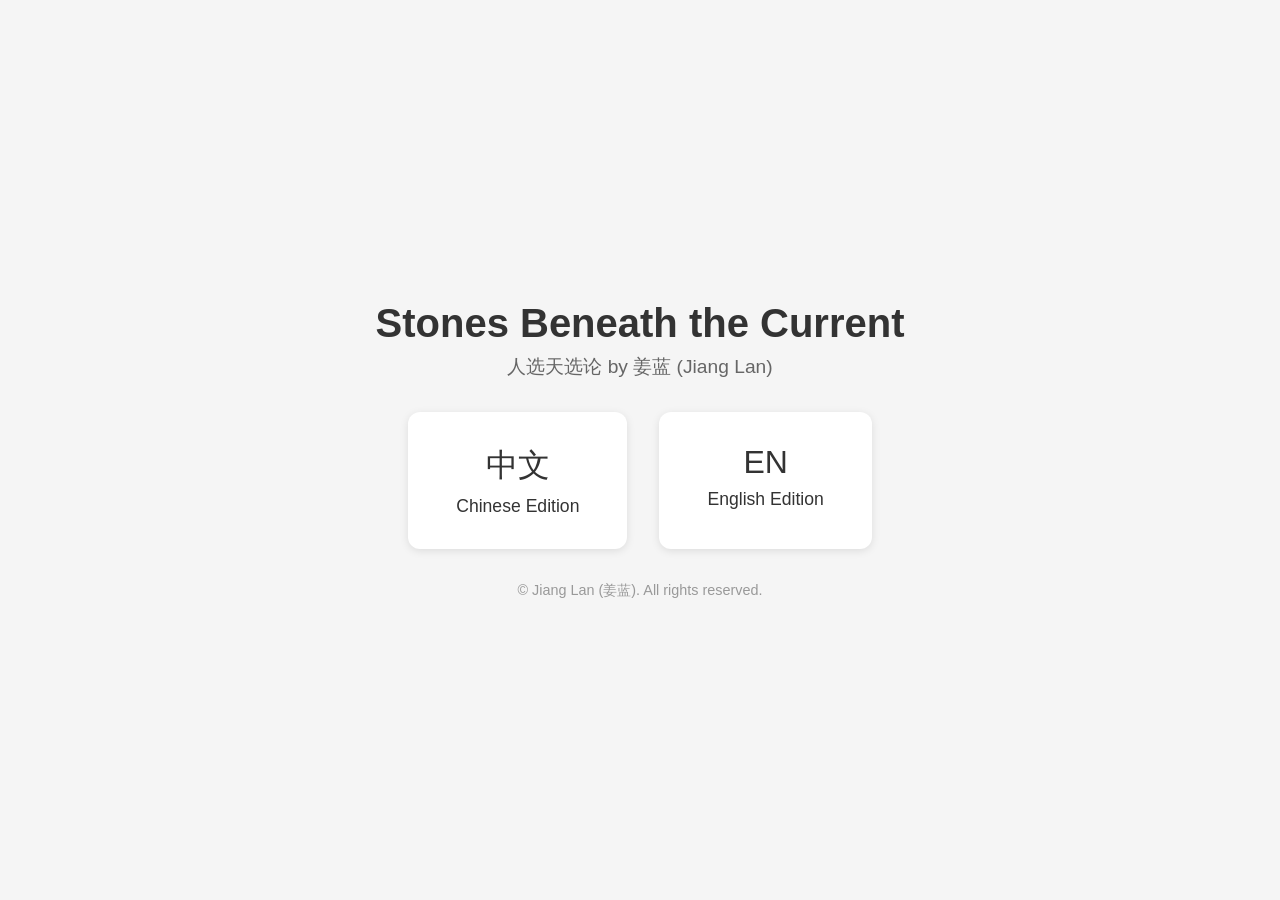
==== index.html @ 28dd82f6 "Switch to GitHub Actions deployment, remove docs/ build artifacts - Add .github/workflows/deploy.yml" ====
<!DOCTYPE html>
<html lang="en">
<head>
    <meta charset="UTF-8">
    <meta name="viewport" content="width=device-width, initial-scale=1.0">
    <title>Stones Beneath the Current | 人选天选论</title>
    <style>
        * { margin: 0; padding: 0; box-sizing: border-box; }
        body {
            font-family: -apple-system, BlinkMacSystemFont, "Segoe UI", Roboto, sans-serif;
            display: flex; justify-content: center; align-items: center;
            min-height: 100vh; background: #f5f5f5; color: #333;
        }
        .container { text-align: center; padding: 2rem; }
        h1 { font-size: 2.5rem; margin-bottom: 0.5rem; }
        h2 { font-size: 1.2rem; font-weight: normal; color: #666; margin-bottom: 2rem; }
        .links { display: flex; gap: 2rem; justify-content: center; flex-wrap: wrap; }
        a {
            display: block; padding: 2rem 3rem; background: white;
            border-radius: 12px; text-decoration: none; color: #333;
            box-shadow: 0 2px 8px rgba(0,0,0,0.1);
            transition: transform 0.2s, box-shadow 0.2s;
            min-width: 200px;
        }
        a:hover { transform: translateY(-2px); box-shadow: 0 4px 16px rgba(0,0,0,0.15); }
        .lang { font-size: 2rem; margin-bottom: 0.5rem; }
        .label { font-size: 1.1rem; }
        .author { margin-top: 2rem; color: #999; font-size: 0.9rem; }
    </style>
</head>
<body>
    <div class="container">
        <h1>Stones Beneath the Current</h1>
        <h2>人选天选论 by 姜蓝 (Jiang Lan)</h2>
        <div class="links">
            <a href="zh/">
                <div class="lang">中文</div>
                <div class="label">Chinese Edition</div>
            </a>
            <a href="en/">
                <div class="lang">EN</div>
                <div class="label">English Edition</div>
            </a>
        </div>
        <p class="author">&copy; Jiang Lan (姜蓝). All rights reserved.</p>
    </div>
</body>
</html>
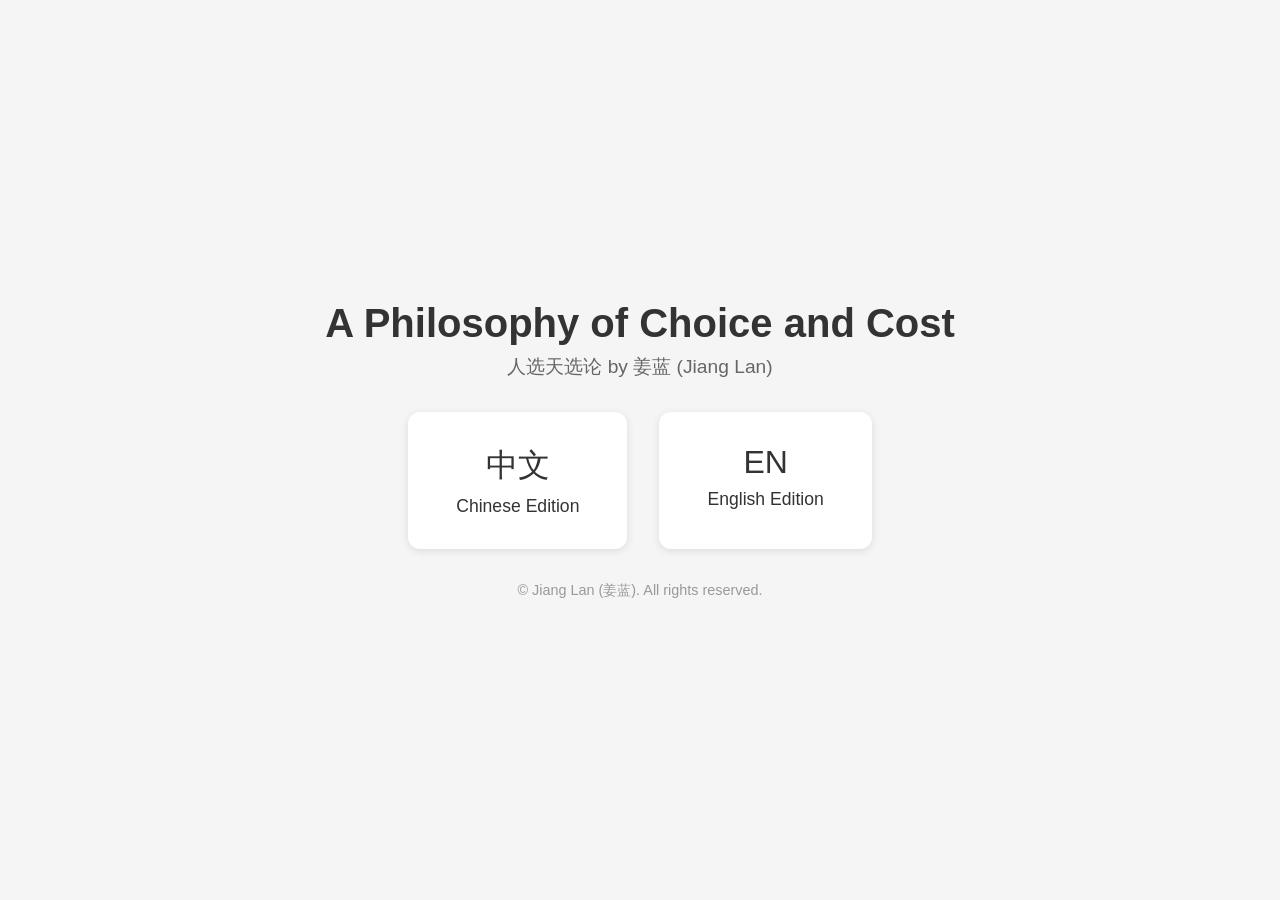
==== commit 33b71e5c: "Rename English title to "A Philosophy of Choice and Cost" Updated across all files: README, book.tom" ====
--- a/index.html
+++ b/index.html
@@ -3,7 +3,7 @@
 <head>
     <meta charset="UTF-8">
     <meta name="viewport" content="width=device-width, initial-scale=1.0">
-    <title>Stones Beneath the Current | 人选天选论</title>
+    <title>A Philosophy of Choice and Cost | 人选天选论</title>
     <style>
         * { margin: 0; padding: 0; box-sizing: border-box; }
         body {
@@ -30,7 +30,7 @@
 </head>
 <body>
     <div class="container">
-        <h1>Stones Beneath the Current</h1>
+        <h1>A Philosophy of Choice and Cost</h1>
         <h2>人选天选论 by 姜蓝 (Jiang Lan)</h2>
         <div class="links">
             <a href="zh/">
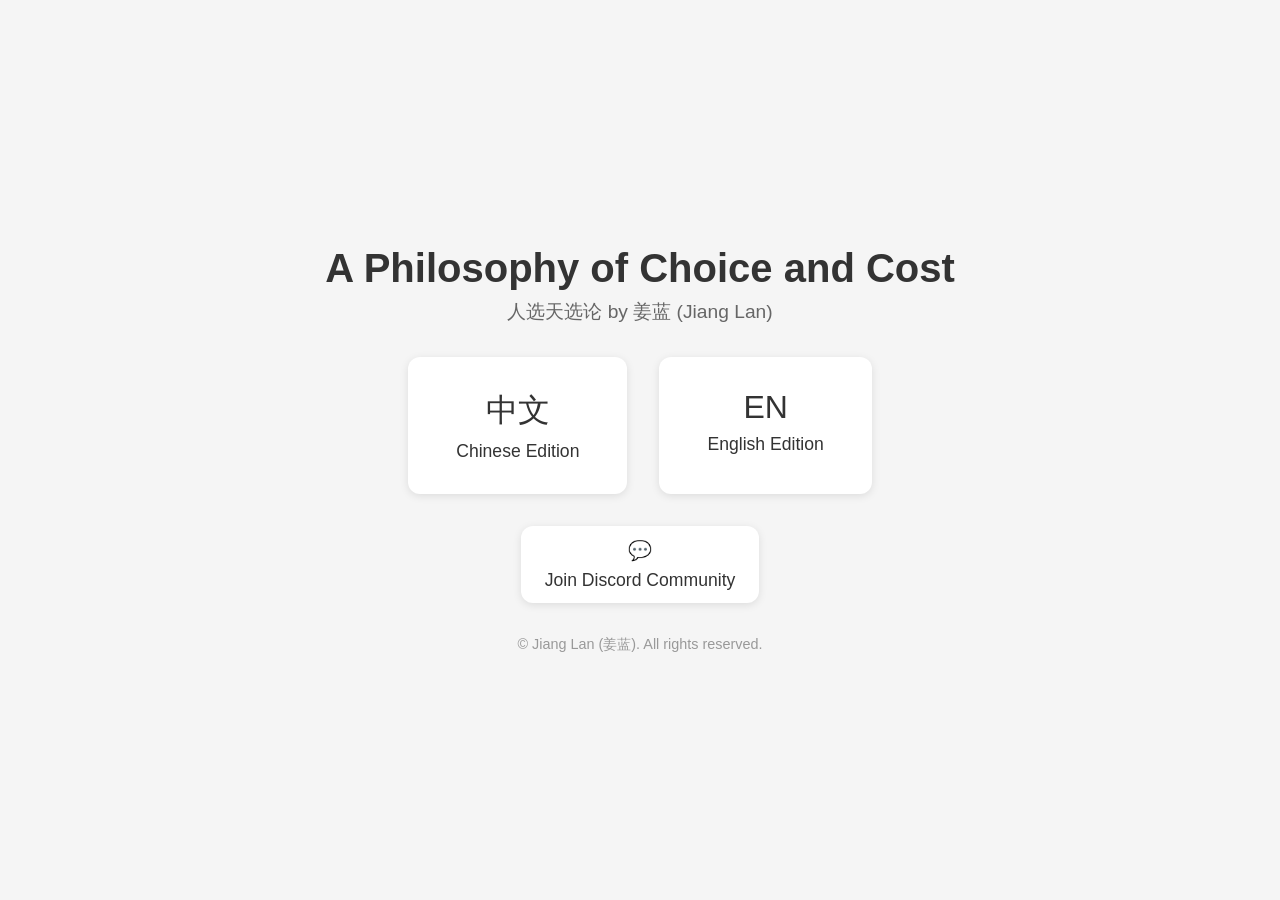
==== commit d500ba74: "Add Discord community link and bot scripts - Add Discord invite link to README and landing page - Ad" ====
--- a/index.html
+++ b/index.html
@@ -42,6 +42,12 @@
                 <div class="label">English Edition</div>
             </a>
         </div>
+        <div style="margin-top: 2rem;">
+            <a href="https://discord.gg/vywTPDqEnG" style="display: inline-block; padding: 0.8rem 1.5rem; min-width: auto; font-size: 0.95rem;">
+                <div class="lang" style="font-size: 1.2rem;">💬</div>
+                <div class="label">Join Discord Community</div>
+            </a>
+        </div>
         <p class="author">&copy; Jiang Lan (姜蓝). All rights reserved.</p>
     </div>
 </body>
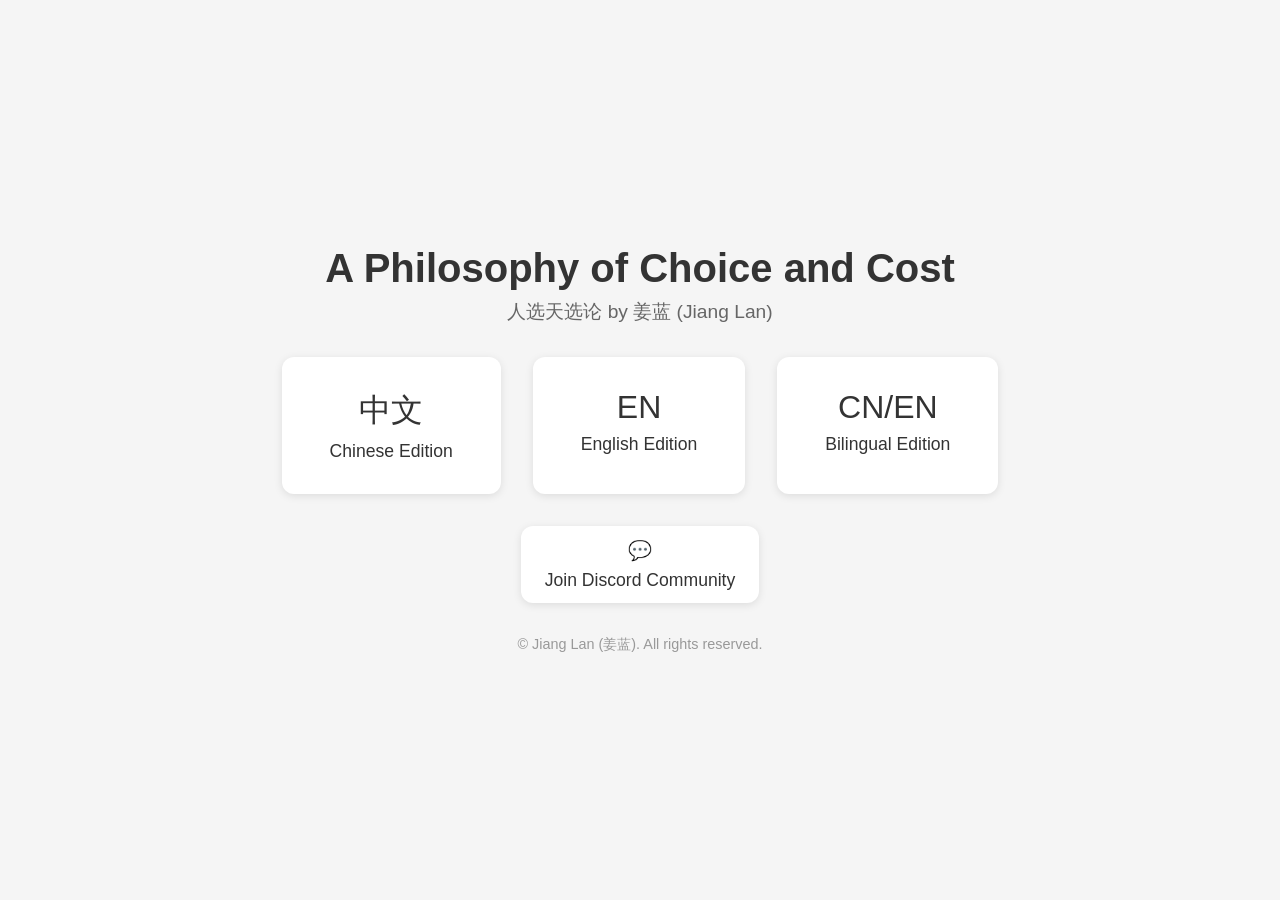
==== commit 5a754e5e: "Add bilingual (Chinese-English) edition for language learning - Create bilingual/ mdBook with paragr" ====
--- a/index.html
+++ b/index.html
@@ -41,6 +41,10 @@
                 <div class="lang">EN</div>
                 <div class="label">English Edition</div>
             </a>
+            <a href="bilingual/">
+                <div class="lang">CN/EN</div>
+                <div class="label">Bilingual Edition</div>
+            </a>
         </div>
         <div style="margin-top: 2rem;">
             <a href="https://discord.gg/vywTPDqEnG" style="display: inline-block; padding: 0.8rem 1.5rem; min-width: auto; font-size: 0.95rem;">
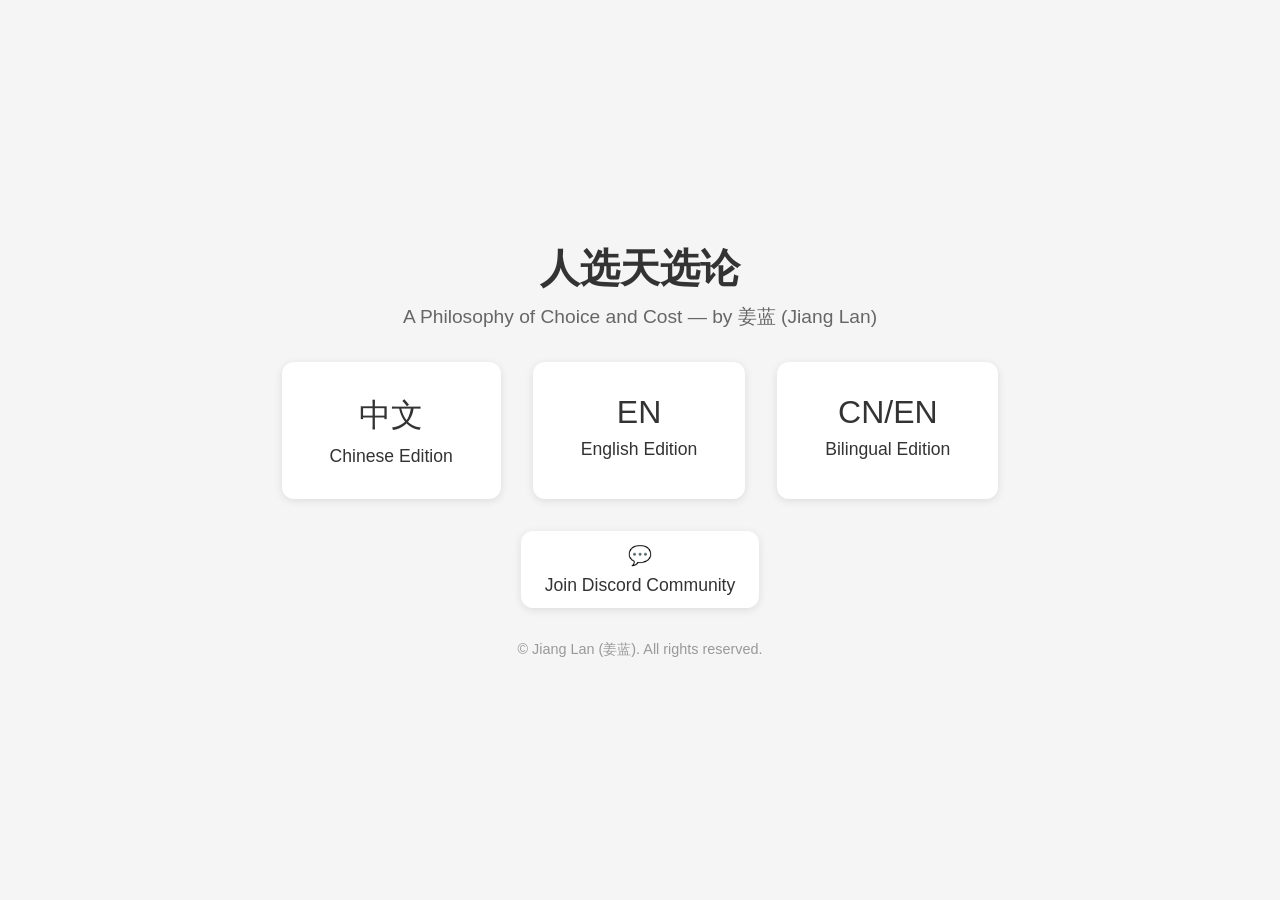
==== commit 22c21221: "Put Chinese title first on landing page Chinese original name as h1, English subtitle below.  Co-Aut" ====
--- a/index.html
+++ b/index.html
@@ -30,8 +30,8 @@
 </head>
 <body>
     <div class="container">
-        <h1>A Philosophy of Choice and Cost</h1>
-        <h2>人选天选论 by 姜蓝 (Jiang Lan)</h2>
+        <h1>人选天选论</h1>
+        <h2>A Philosophy of Choice and Cost &mdash; by 姜蓝 (Jiang Lan)</h2>
         <div class="links">
             <a href="zh/">
                 <div class="lang">中文</div>
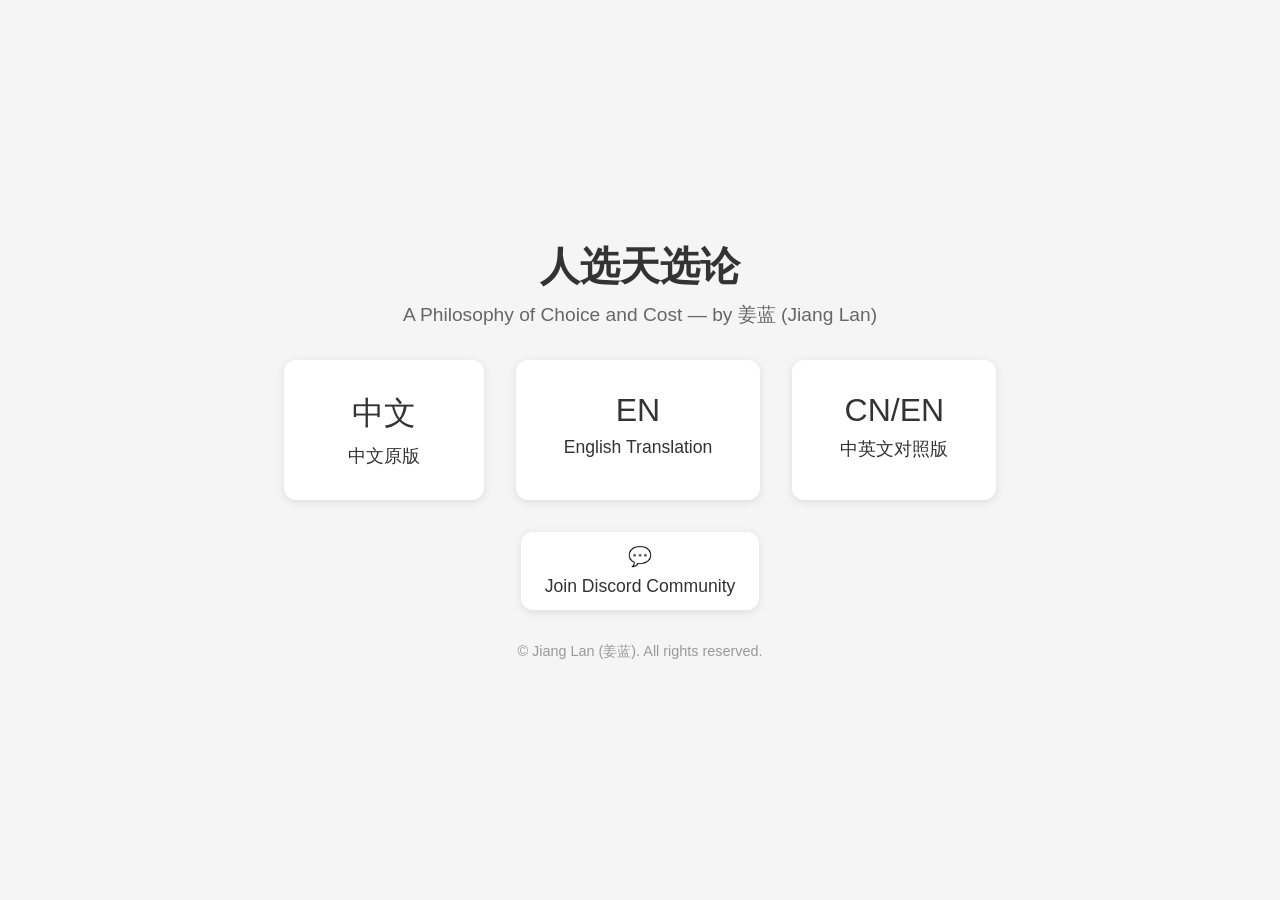
==== commit 6d02dc3e: "Add clear Chinese labels for edition links on landing page Co-Authored-By: Claude Opus 4.6 <noreply@" ====
--- a/index.html
+++ b/index.html
@@ -35,15 +35,15 @@
         <div class="links">
             <a href="zh/">
                 <div class="lang">中文</div>
-                <div class="label">Chinese Edition</div>
+                <div class="label">中文原版</div>
             </a>
             <a href="en/">
                 <div class="lang">EN</div>
-                <div class="label">English Edition</div>
+                <div class="label">English Translation</div>
             </a>
             <a href="bilingual/">
                 <div class="lang">CN/EN</div>
-                <div class="label">Bilingual Edition</div>
+                <div class="label">中英文对照版</div>
             </a>
         </div>
         <div style="margin-top: 2rem;">
